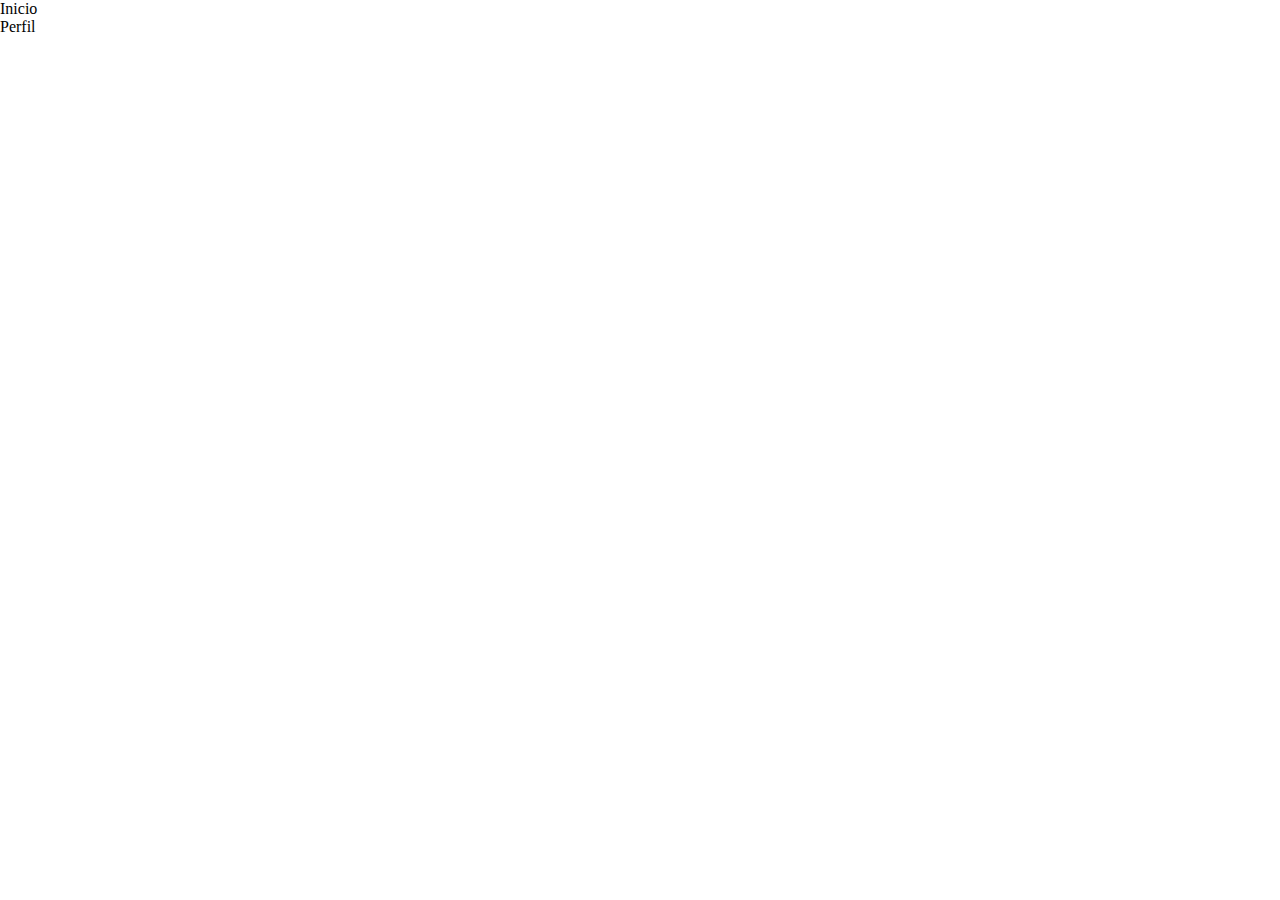
==== index.html @ 579bba4f "creación de archivo base" ====
<!DOCTYPE html>
<html lang="en">
<head>
    <meta charset="UTF-8">
    <meta http-equiv="X-UA-Compatible" content="IE=edge">
    <meta name="viewport" content="width=device-width, initial-scale=1.0">
    <title>El Cuervo</title>
    <link rel="stylesheet" href="./css/style.css">
</head>
<body>
    <header>
        <nav class="main-nav">
            <ul>
                <li class="list-item">Inicio</li>
                <li class="list-item">Perfil</li>
            </ul>
        </nav>
    </header>
    <main>

    </main>
</body>
</html>
---- css/style.css ----
* {
    padding: 0;
    margin: 0;
    border: 0;
}
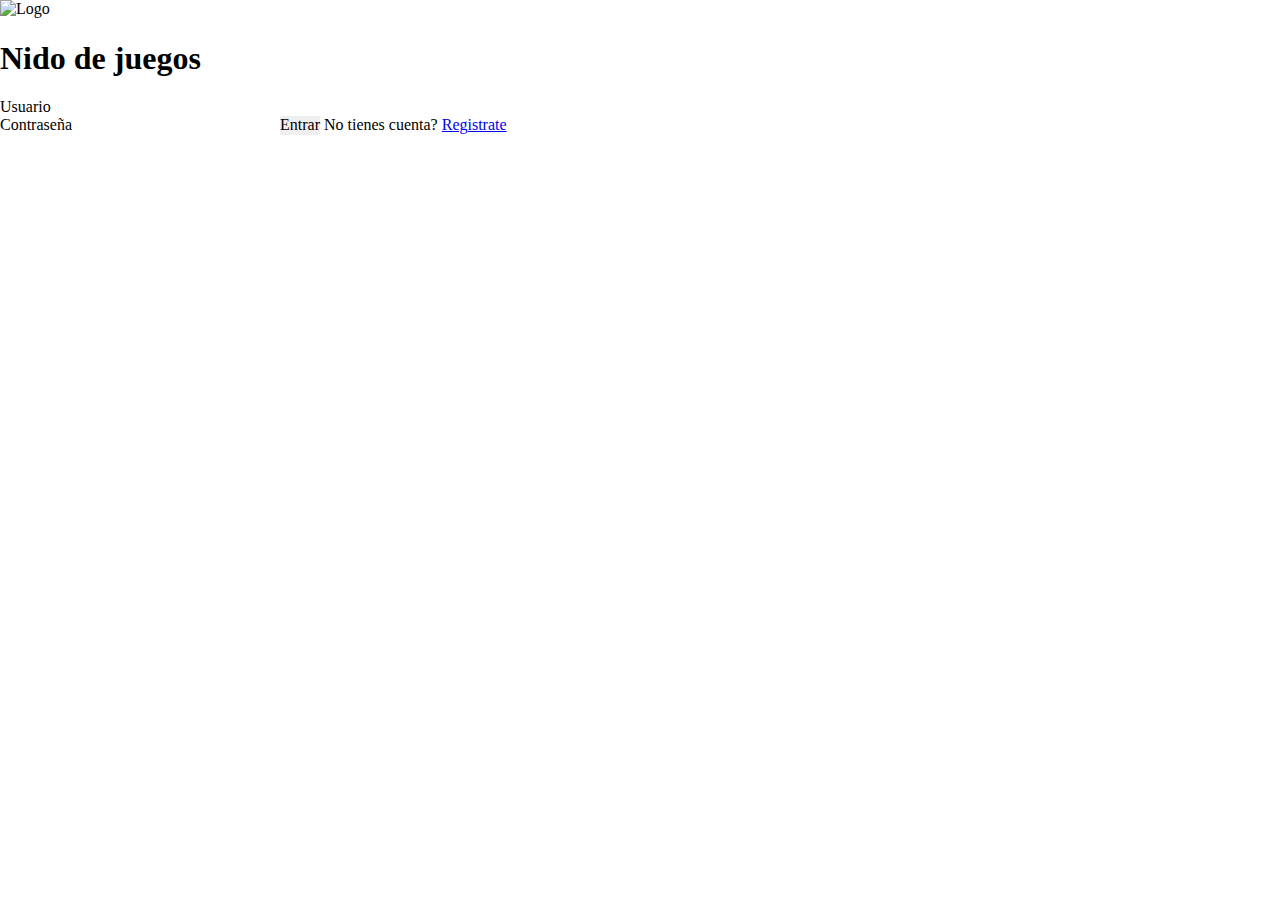
==== commit 2eddf9fa: "Modify index page" ====
--- a/index.html
+++ b/index.html
@@ -1,23 +1,29 @@
 <!DOCTYPE html>
 <html lang="en">
 <head>
-    <meta charset="UTF-8">
-    <meta http-equiv="X-UA-Compatible" content="IE=edge">
-    <meta name="viewport" content="width=device-width, initial-scale=1.0">
-    <title>El Cuervo</title>
-    <link rel="stylesheet" href="./css/style.css">
+  <meta charset="UTF-8">
+  <meta http-equiv="X-UA-Compatible" content="IE=edge">
+  <meta name="viewport" content="width=device-width, initial-scale=1.0">
+  <link rel="stylesheet" href="./css/normalize.css">
+  <link rel="stylesheet" href="./css/style.css">
+  <title>El Cuervo | Nido de juegos</title>
 </head>
 <body>
-    <header>
-        <nav class="main-nav">
-            <ul>
-                <li class="list-item">Inicio</li>
-                <li class="list-item">Perfil</li>
-            </ul>
-        </nav>
-    </header>
-    <main>
+  
+  <img src="./img/logo.jpeg" alt="Logo">
+  <h1>Nido de juegos</h1>
 
-    </main>
+  <form>
+    <label for="user">Usuario</label>
+    
+    <input type="text" name="user" required>
+    <br>
+    <label for="password">Contraseña</label>
+    <input type="password" name="password" required>
+
+    <button type="submit">Entrar</button>
+    <span>No tienes cuenta? <a href="registro.html">Registrate</a></span> 
+  </form>
+
 </body>
 </html>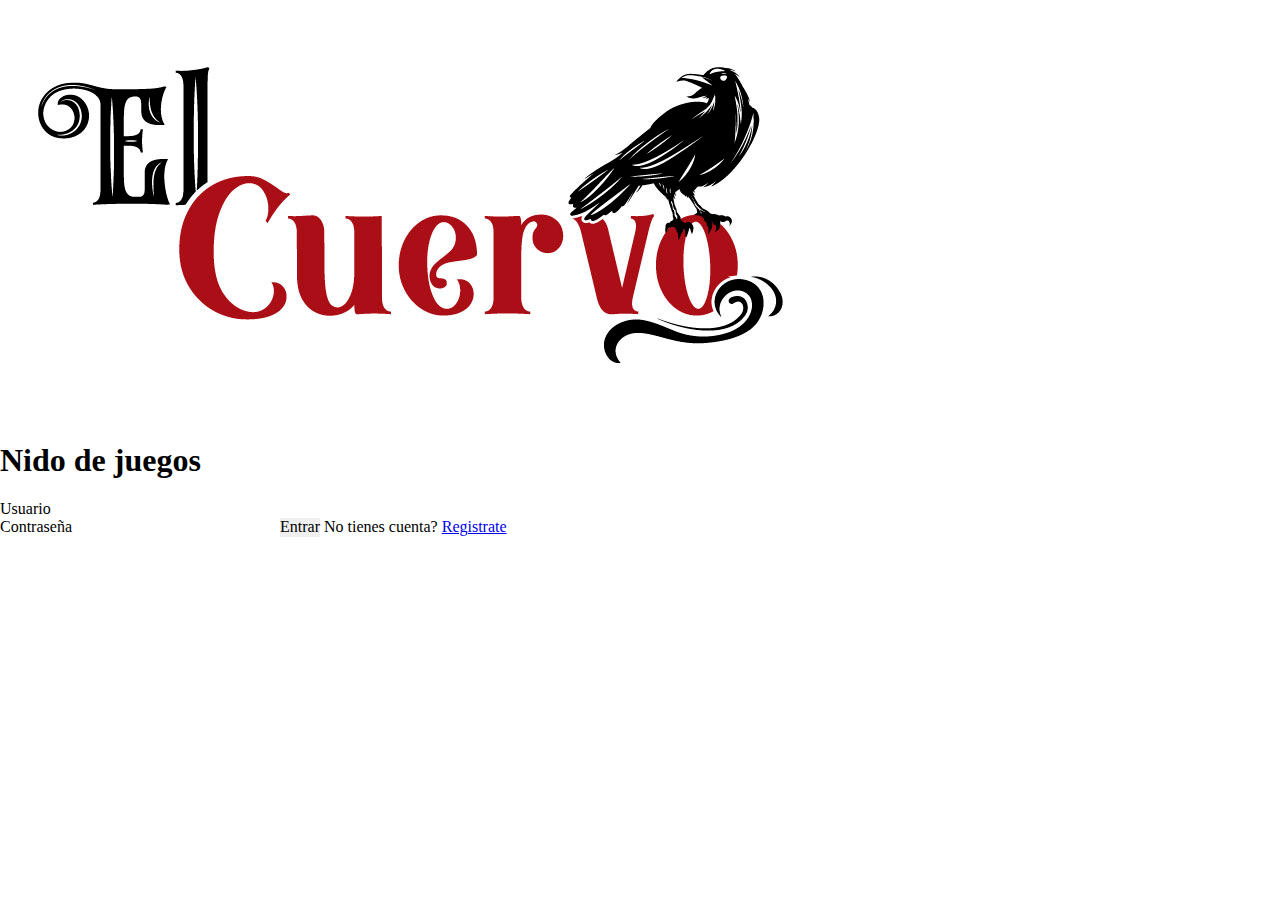
==== commit 890777ad: "Añadí imagen del logo, y archivo html de sección subir-partida, cambié imagen en index y registro" ====
--- a/index.html
+++ b/index.html
@@ -10,7 +10,7 @@
 </head>
 <body>
   
-  <img src="./img/logo.jpeg" alt="Logo">
+  <img src="./img/logo_Logo copia.jpg" alt="Logo">
   <h1>Nido de juegos</h1>
 
   <form>
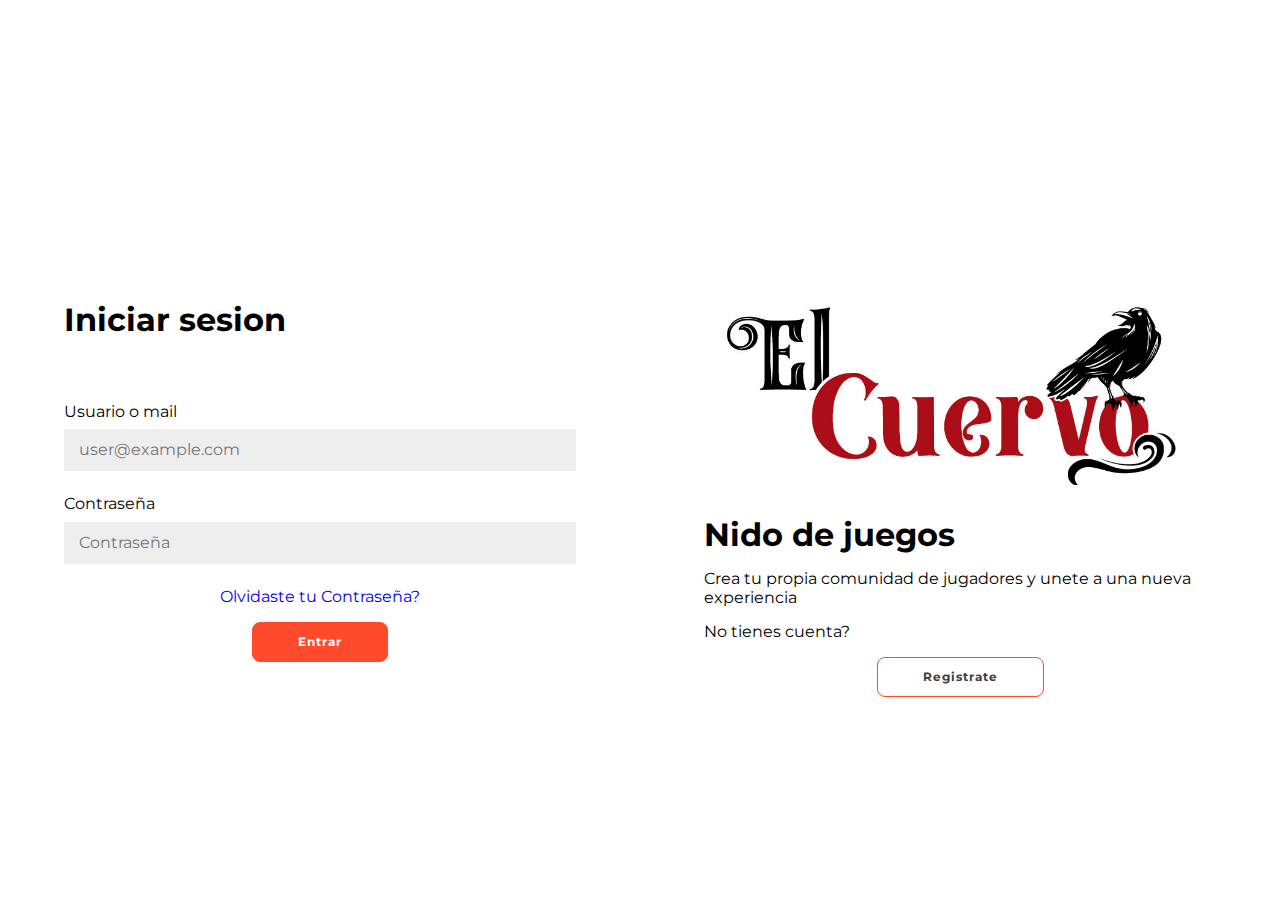
==== commit 3933bc86: "Created style for login page" ====
--- a/index.html
+++ b/index.html
@@ -8,22 +8,33 @@
   <link rel="stylesheet" href="./css/style.css">
   <title>El Cuervo | Nido de juegos</title>
 </head>
-<body>
-  
-  <img src="./img/logo_Logo copia.jpg" alt="Logo">
-  <h1>Nido de juegos</h1>
-
-  <form>
-    <label for="user">Usuario</label>
+<body>  
+  <div class="container">
+    <div class="window login-div">
+      <h1 class="title">Iniciar sesion</h1>
+      <form class="login__form">
+        <label for="user" class="login__label">Usuario o mail</label>        
+        <input type="text" class="login__input" name="user" id="user" placeholder="user@example.com" required>
+        
+        <label for="password" class="login__label">Contraseña</label>
+        <input type="password" class="login__input" name="password" id="password" placeholder="Contraseña" required>
     
-    <input type="text" name="user" required>
-    <br>
-    <label for="password">Contraseña</label>
-    <input type="password" name="password" required>
-
-    <button type="submit">Entrar</button>
-    <span>No tienes cuenta? <a href="registro.html">Registrate</a></span> 
-  </form>
-
+        <span class="login__span"><a href="registro.html">Olvidaste tu Contraseña?</a></span> 
+        <div class="button_zone">
+          <button type="submit" class="login_button">Entrar</button>  
+        </div>
+        
+      </form>      
+    </div>
+    <div class="window register__div">
+      <img class="register__img" src="./img/logo_Logo copia.jpg" alt="Logo">
+      <h1 class="title register__title">Nido de juegos</h1>
+      <span class="register__span">Crea tu propia comunidad de jugadores y unete a una nueva experiencia</span>
+      <span class="register__span">No tienes cuenta? </span> 
+      <div class="button_zone">
+        <button class="register__button" href="registro.html">Registrate</button>
+      </div>      
+    </div>
+  </div>
 </body>
 </html>--- a/css/style.css
+++ b/css/style.css
@@ -1,5 +1,108 @@
-* {
-    padding: 0;
-    margin: 0;
-    border: 0;
+@import url('https://fonts.googleapis.com/css?family=Montserrat:400,800');
+
+body {	
+	font-family: 'Montserrat', sans-serif;	
+    height: 100vh;
+    width: 100vw;        
+}
+
+.container {
+    display: flex;
+    flex-direction: row;   
+    max-height: 100vh;
+    overflow: hidden; 
+}
+
+.window {
+    width: 50vw;    
+    height: 100vh;
+    display: inline-block;
+    margin: none;
+    padding: 2em 4em;
+}
+
+h1.title {
+    font-weight: bold;
+    margin: 0;    
+    font-size: 2em;
+}
+
+input.login__input {
+    background-color: #eee;
+    border: none;
+    padding: 12px 15px;
+    margin: 8px 0;    
+}
+
+.login__form {
+    margin-top: 3em;
+    display: flex;
+    flex-direction: column;
+}
+
+.login-div, .register__div {
+    display: flex;
+    flex-direction: column;
+    justify-content: center;
+}
+
+.login__label {
+    margin-top: 1em;
+}
+
+.login__span {
+    margin-top: 1em;
+    text-align: center;
+}
+
+.login__span a {
+    text-decoration: none;
+}
+
+.button_zone {
+    margin-top: 1em;
+    text-align: center;
+}
+
+.login_button {
+    border-radius: 8px;
+	border: 1px solid #FF4B2B;
+	background-color: #FF4B2B;
+	color: #FFFFFF;
+	font-size: 12px;
+	font-weight: bold;
+	padding: 12px 45px;
+	letter-spacing: 1px;
+	transition:  background-color 80ms ease-in;
+    cursor: pointer;
+}
+
+.login_button:hover {
+    background-color: #b5311a;
+}
+
+.register__img {
+    width: 100%;
+    height: auto;
+}
+
+.register__title {
+    margin-top: 2em;
+}
+
+.register__span {
+    margin-top: 1em;    
+}
+
+.register__button {
+    border-radius: 8px;
+	border: 1px solid #FF4B2B;
+	background-color: white;
+	color: #3e3e3e;
+	font-size: 12px;
+	font-weight: bold;
+	padding: 12px 45px;
+	letter-spacing: 1px;
+	transition:  background-color 80ms ease-in;
+    cursor: pointer;
 }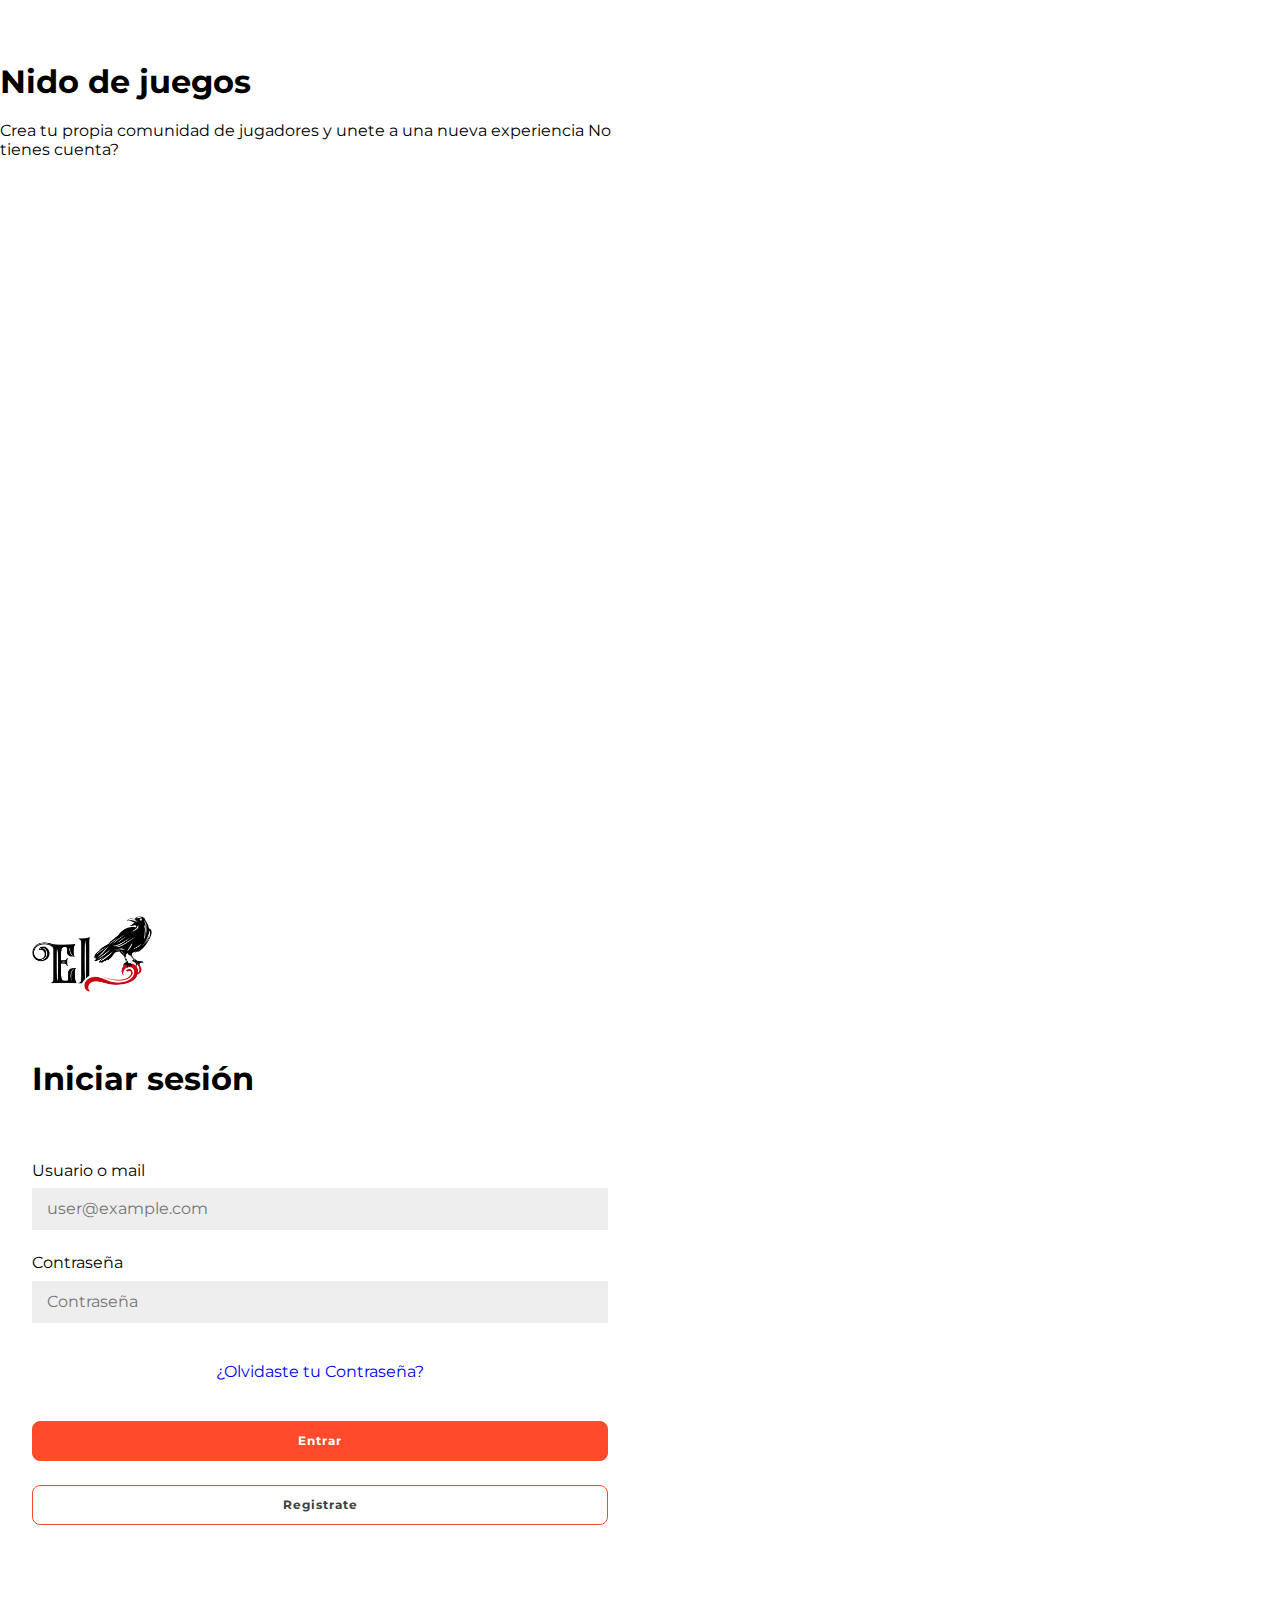
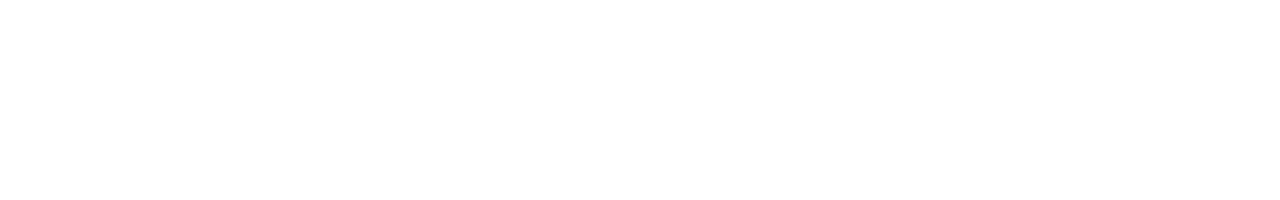
==== commit e4f36c20: "Working on responsive desig" ====
--- a/index.html
+++ b/index.html
@@ -8,32 +8,38 @@
   <link rel="stylesheet" href="./css/style.css">
   <title>El Cuervo | Nido de juegos</title>
 </head>
-<body>  
+<body>    
   <div class="container">
-    <div class="window login-div">
-      <h1 class="title">Iniciar sesion</h1>
-      <form class="login__form">
-        <label for="user" class="login__label">Usuario o mail</label>        
-        <input type="text" class="login__input" name="user" id="user" placeholder="user@example.com" required>
-        
-        <label for="password" class="login__label">Contraseña</label>
-        <input type="password" class="login__input" name="password" id="password" placeholder="Contraseña" required>
-    
-        <span class="login__span"><a href="registro.html">Olvidaste tu Contraseña?</a></span> 
-        <div class="button_zone">
-          <button type="submit" class="login_button">Entrar</button>  
-        </div>
-        
-      </form>      
-    </div>
-    <div class="window register__div">
-      <img class="register__img" src="./img/logo_Logo copia.jpg" alt="Logo">
+    <div class="window wall">
+      <!--
+        <img class="register__img" src="./img/logo_Logo copia.jpg" alt="Logo">
+      -->
       <h1 class="title register__title">Nido de juegos</h1>
       <span class="register__span">Crea tu propia comunidad de jugadores y unete a una nueva experiencia</span>
       <span class="register__span">No tienes cuenta? </span> 
-      <div class="button_zone">
-        <button class="register__button" href="registro.html">Registrate</button>
-      </div>      
+      
+    </div>
+    <div class="window">
+      <div class="login__div">
+        <img class="__icon" src="./img/el_cuervo_icon.png" alt="Logo" />
+        <h1 class="title">Iniciar sesión</h1>
+        <form class="login__form">
+      
+          <label for="user" class="login__label">Usuario o mail</label>        
+          <input type="text" class="login__input" name="user" id="user" placeholder="user@example.com" required>
+      
+          <label for="password" class="login__label">Contraseña</label>
+          <input type="password" class="login__input" name="password" id="password" placeholder="Contraseña" required>
+        
+          <span class="login__span"><a href="#">¿Olvidaste tu Contraseña?</a></span> 
+          <div class="button_zone">
+            <button type="submit" class="button bttn_primary">Entrar</button>  
+            <a href="registro.html">
+              <button type="button" class="button inline" href="">Registrate</button>
+            </a>            
+          </div>             
+        </form>      
+      </div>
     </div>
   </div>
 </body>
--- a/css/style.css
+++ b/css/style.css
@@ -6,26 +6,51 @@
     width: 100vw;        
 }
 
+.__icon {    
+    width: 120px; 
+    height: auto;     
+}
+
 .container {
     display: flex;
-    flex-direction: row;   
-    max-height: 100vh;
-    overflow: hidden; 
+    flex-direction: column;   
+    min-height: 100vh;     
 }
 
 .window {
-    width: 50vw;    
+    width: 100vw;    
     height: 100vh;
-    display: inline-block;
-    margin: none;
-    padding: 2em 4em;
+    display: block;    
+}
+
+.login__div {    
+    padding: 1em 2em;   
+    max-width: 600px;
+    margin: auto;
+}
+
+.flex-center {
+    display: flex;
+    flex-direction: column;
+    justify-content: center;    
 }
 
 h1.title {
     font-weight: bold;
-    margin: 0;    
+    margin-top: 2em;    
     font-size: 2em;
 }
+
+.login__form {
+    margin-top: 3em;
+    display: flex;
+    flex-direction: column;
+}
+
+.login__label {
+    margin-top: 1em;
+}
+
 
 input.login__input {
     background-color: #eee;
@@ -34,24 +59,8 @@
     margin: 8px 0;    
 }
 
-.login__form {
-    margin-top: 3em;
-    display: flex;
-    flex-direction: column;
-}
-
-.login-div, .register__div {
-    display: flex;
-    flex-direction: column;
-    justify-content: center;
-}
-
-.login__label {
-    margin-top: 1em;
-}
-
 .login__span {
-    margin-top: 1em;
+    margin-top: 2em;
     text-align: center;
 }
 
@@ -62,6 +71,61 @@
 .button_zone {
     margin-top: 1em;
     text-align: center;
+}
+
+.button {
+    border-radius: 8px;	
+	background-color: white;
+	color: #3e3e3e;
+	font-size: 12px;
+	font-weight: bold;
+	padding: 12px 45px;
+	letter-spacing: 1px;
+	transition:  all 80ms ease-in;
+    cursor: pointer; 
+    width: 100%;
+}
+
+.bttn_primary {    
+	border: 1px solid #FF4B2B;
+	background-color: #FF4B2B;
+	color: #FFFFFF;
+}
+
+.bttn_primary:hover {
+    background-color: #b5311a;
+}
+
+.inline {    
+	border: 1px solid #FF4B2B;
+	background-color: white;
+	color: #3e3e3e;	
+}
+
+.button_zone button {
+    margin-top: 2em;
+}
+
+.wall {
+    display: none;
+}
+
+@media (min-width: 1000px) {
+    .wall {
+        display: block;
+    }
+
+    .window {
+        display: inline-block;
+        width: 50vw;
+    }
+}
+
+/*
+.login-div, .register__div {
+    display: flex;
+    flex-direction: column;
+    justify-content: center;
 }
 
 .login_button {
@@ -77,9 +141,7 @@
     cursor: pointer;
 }
 
-.login_button:hover {
-    background-color: #b5311a;
-}
+
 
 .register__img {
     width: 100%;
@@ -94,15 +156,5 @@
     margin-top: 1em;    
 }
 
-.register__button {
-    border-radius: 8px;
-	border: 1px solid #FF4B2B;
-	background-color: white;
-	color: #3e3e3e;
-	font-size: 12px;
-	font-weight: bold;
-	padding: 12px 45px;
-	letter-spacing: 1px;
-	transition:  background-color 80ms ease-in;
-    cursor: pointer;
-}+
+*/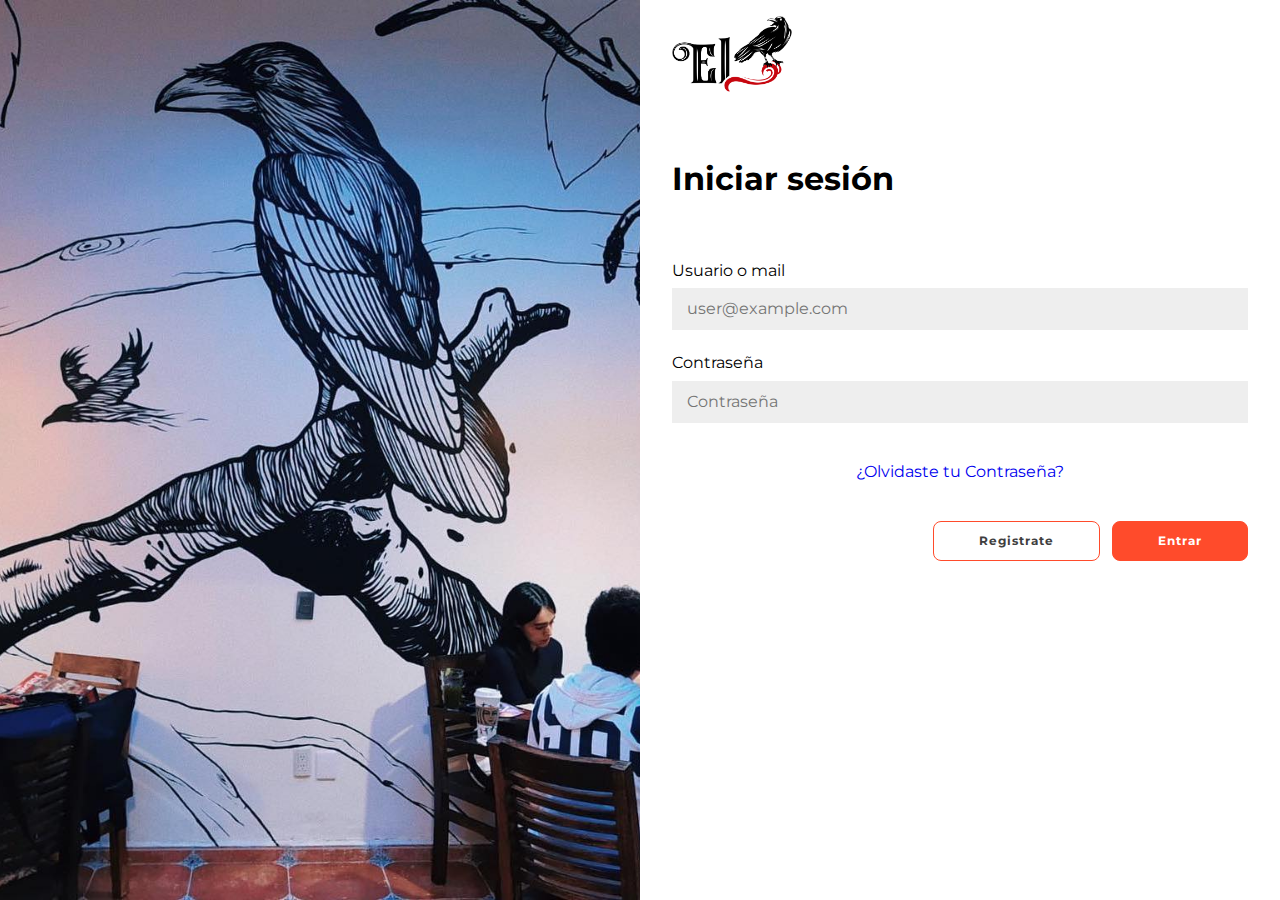
==== commit 009a4f28: "Created css index page" ====
--- a/index.html
+++ b/index.html
@@ -11,13 +11,7 @@
 <body>    
   <div class="container">
     <div class="window wall">
-      <!--
-        <img class="register__img" src="./img/logo_Logo copia.jpg" alt="Logo">
-      -->
-      <h1 class="title register__title">Nido de juegos</h1>
-      <span class="register__span">Crea tu propia comunidad de jugadores y unete a una nueva experiencia</span>
-      <span class="register__span">No tienes cuenta? </span> 
-      
+      <img class="wall__img" src="./img/wall_cuervo.jpeg" alt="Logo">         
     </div>
     <div class="window">
       <div class="login__div">
--- a/css/style.css
+++ b/css/style.css
@@ -13,13 +13,12 @@
 
 .container {
     display: flex;
-    flex-direction: column;   
     min-height: 100vh;     
 }
 
 .window {
     width: 100vw;    
-    height: 100vh;
+    min-height: 100vh;
     display: block;    
 }
 
@@ -112,49 +111,29 @@
 
 @media (min-width: 1000px) {
     .wall {
-        display: block;
+        display: block;        
+        overflow: hidden;
     }
 
     .window {
         display: inline-block;
         width: 50vw;
+        min-height: 100vh;        
     }
-}
 
-/*
-.login-div, .register__div {
-    display: flex;
-    flex-direction: column;
-    justify-content: center;
-}
+    .wall__img {
+        height: 100%;
+        width: 100%;
+        object-fit: cover;
+    }
 
-.login_button {
-    border-radius: 8px;
-	border: 1px solid #FF4B2B;
-	background-color: #FF4B2B;
-	color: #FFFFFF;
-	font-size: 12px;
-	font-weight: bold;
-	padding: 12px 45px;
-	letter-spacing: 1px;
-	transition:  background-color 80ms ease-in;
-    cursor: pointer;
-}
+    .button_zone {
+        display: flex;        
+        flex-direction: row-reverse;
+    }
 
-
-
-.register__img {
-    width: 100%;
-    height: auto;
-}
-
-.register__title {
-    margin-top: 2em;
-}
-
-.register__span {
-    margin-top: 1em;    
-}
-
-
-*/+    .button {
+        width: initial;
+        margin-left: 1em;
+    }
+}